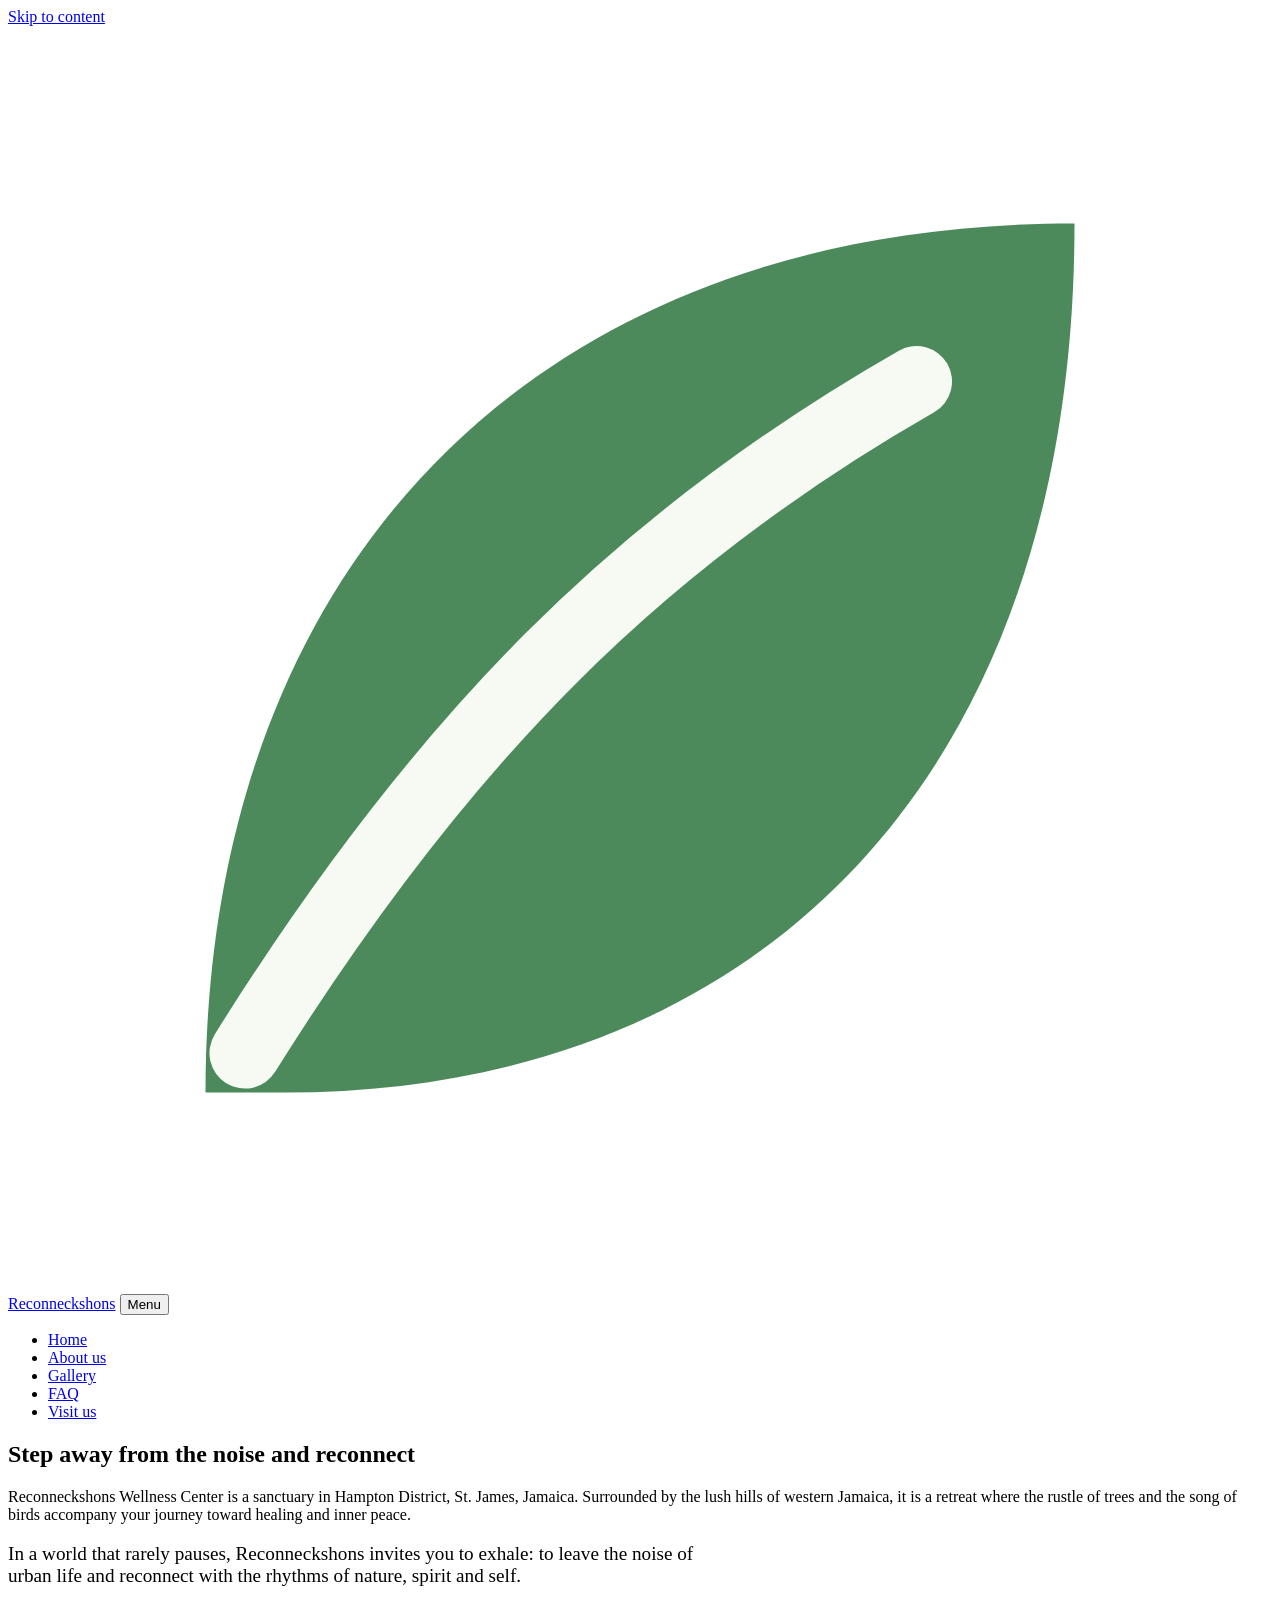
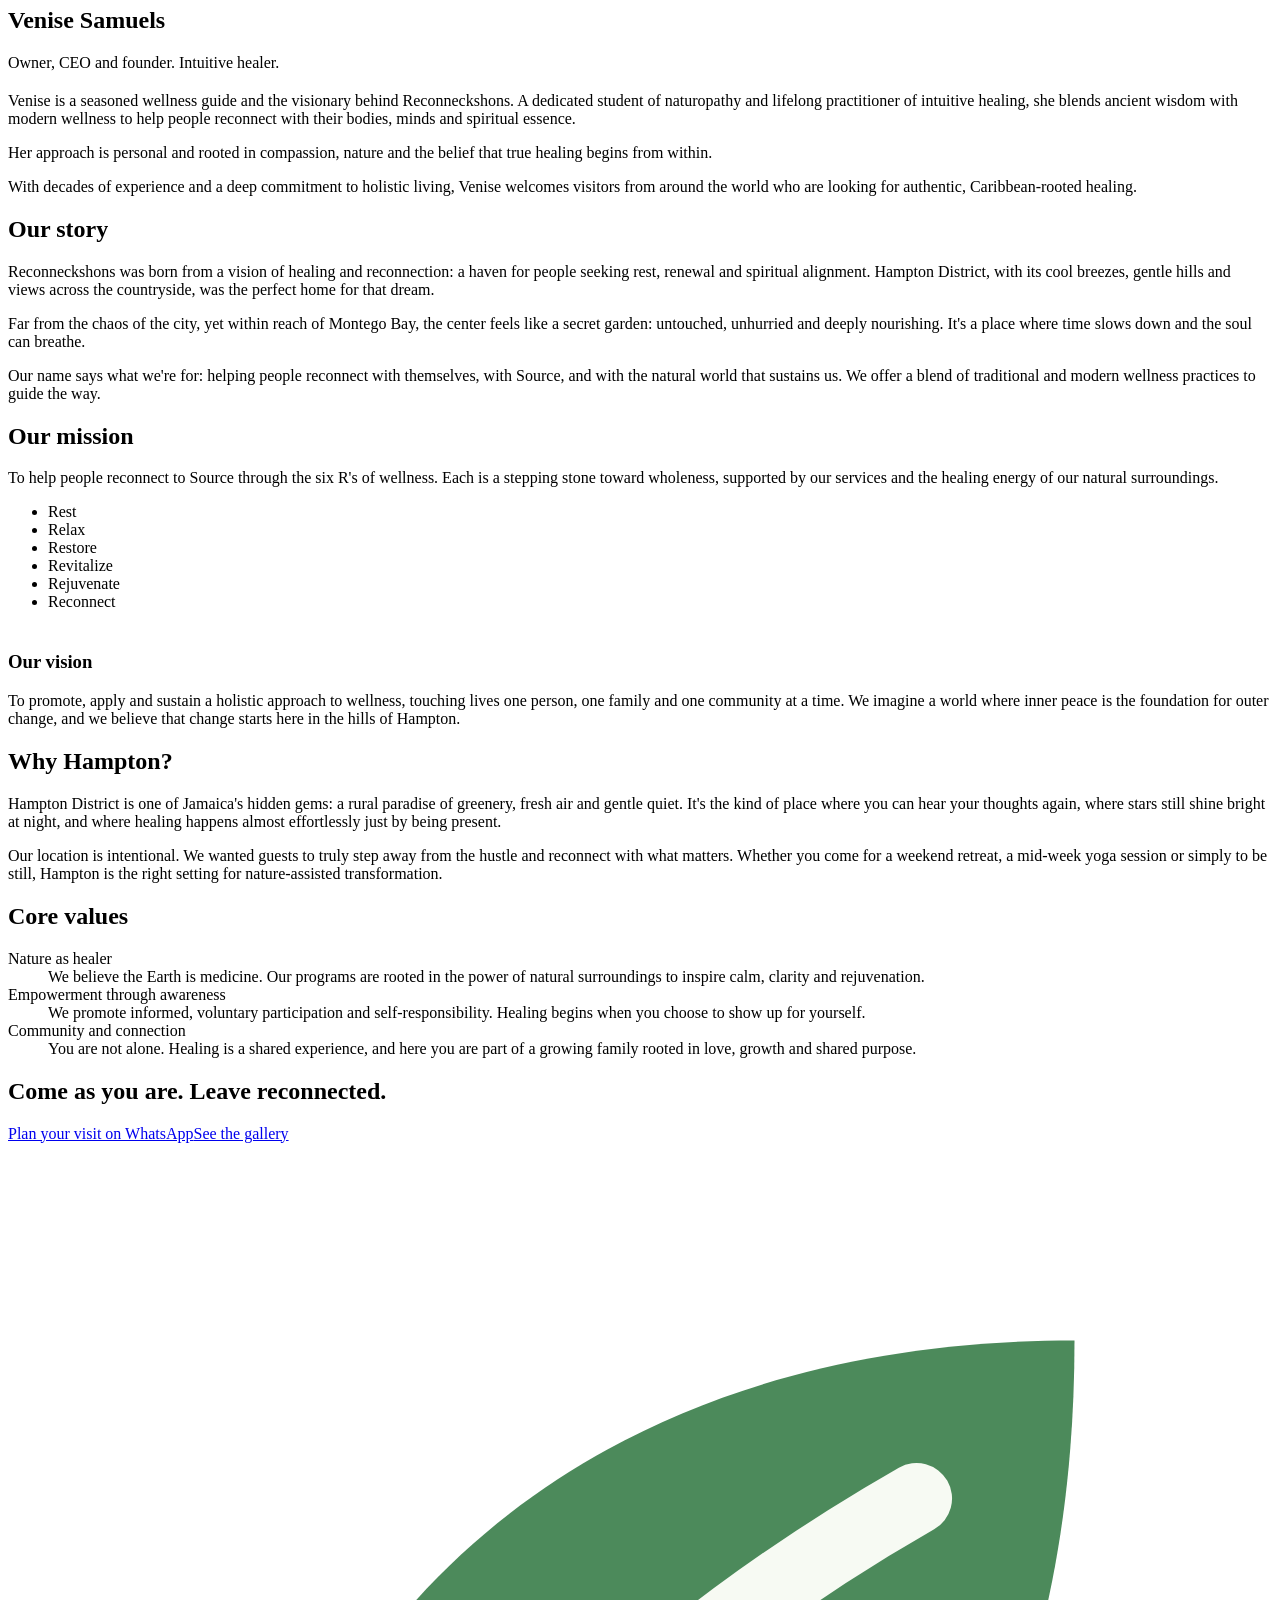
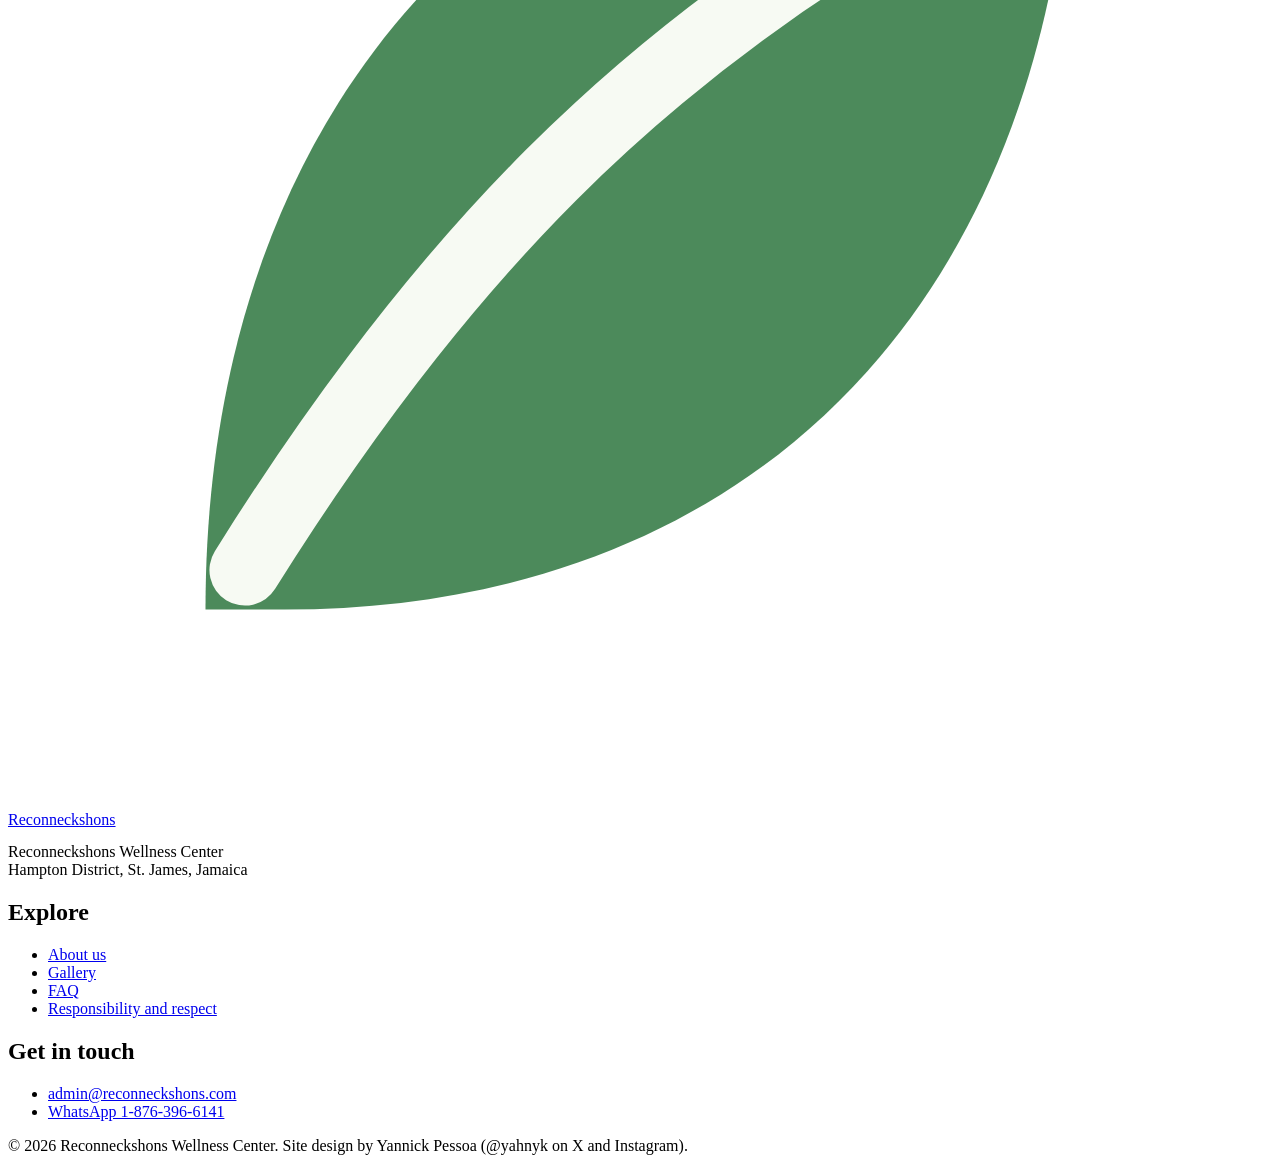
==== about.html @ e38dbfff "Add files via upload" ====
<!DOCTYPE html>
<html lang="en">
<head>
<meta charset="utf-8">
<meta name="viewport" content="width=device-width, initial-scale=1">
<title>About us | Reconneckshons Wellness Center</title>
<meta name="description" content="Reconneckshons Wellness Center is a holistic retreat in Hampton District, St. James, Jamaica, offering yoga, meditation, light therapy, prayer and relaxation in a peaceful, nature-filled setting.">
<meta property="og:type" content="website">
<meta property="og:title" content="About us | Reconneckshons Wellness Center">
<meta property="og:description" content="Reconneckshons Wellness Center is a holistic retreat in Hampton District, St. James, Jamaica, offering yoga, meditation, light therapy, prayer and relaxation in a peaceful, nature-filled setting.">
<meta property="og:url" content="https://www.reconneckshons.com/about.html">
<meta name="theme-color" content="#1e4a34">
<link rel="icon" href="images/favicon.svg" type="image/svg+xml">
<link rel="preconnect" href="https://fonts.googleapis.com">
<link rel="preconnect" href="https://fonts.gstatic.com" crossorigin>
<link href="https://fonts.googleapis.com/css2?family=Figtree:wght@400;500;600&family=Young+Serif&display=swap" rel="stylesheet">
<link rel="stylesheet" href="css/style.css">
</head>
<body>
<a class="skip" href="#main">Skip to content</a>
<header class="site-header">
  <div class="wrap">
    <a class="brand" href="index.html"><svg viewBox="0 0 32 32" aria-hidden="true"><path d="M5 27C5 14 13 5 27 5c0 14-8 22-20 22Z" fill="#4c8a5b"/><path d="M6 26c5-8 10-13 17-17" stroke="#f7faf3" stroke-width="1.8" fill="none" stroke-linecap="round"/></svg>Reconneckshons</a>
    <button class="nav-toggle" aria-expanded="false" aria-controls="nav">Menu</button>
    <nav class="nav" id="nav" aria-label="Main">
      <ul>
        <li><a href="index.html">Home</a></li>
        <li><a href="about.html" aria-current="page">About us</a></li>
        <li><a href="gallery.html">Gallery</a></li>
        <li><a href="index.html#faq">FAQ</a></li>
        <li><a class="nav-cta" href="index.html#visit">Visit us</a></li>
      </ul>
    </nav>
  </div>
</header>
<main id="main">

<section class="page-head">
  <div class="sun-sm" aria-hidden="true"></div>
  <div class="wrap">
    <h1>Step away from the noise and reconnect</h1>
    <p>Reconneckshons Wellness Center is a sanctuary in Hampton District, St. James, Jamaica. Surrounded by the lush hills of western Jamaica, it is a retreat where the rustle of trees and the song of birds accompany your journey toward healing and inner peace.</p>
  </div>
</section>

<section class="section">
  <div class="wrap">
    <p style="font-size:1.2rem;max-width:44rem">In a world that rarely pauses, Reconneckshons invites you to exhale: to leave the noise of urban life and reconnect with the rhythms of nature, spirit and self.</p>
  </div>
</section>

<section class="section tint" aria-labelledby="founder-title">
  <div class="wrap founder">
    <figure class="arch">
      <img src="images/venise-samuels.jpg" alt="Venise Samuels, founder of Reconneckshons Wellness Center" width="600" height="800" onerror="this.remove()">
    </figure>
    <div>
      <h2 id="founder-title">Venise Samuels</h2>
      <p class="title">Owner, CEO and founder. Intuitive healer.</p>
      <p style="margin-top:1.25rem">Venise is a seasoned wellness guide and the visionary behind Reconneckshons. A dedicated student of naturopathy and lifelong practitioner of intuitive healing, she blends ancient wisdom with modern wellness to help people reconnect with their bodies, minds and spiritual essence.</p>
      <p>Her approach is personal and rooted in compassion, nature and the belief that true healing begins from within.</p>
      <p>With decades of experience and a deep commitment to holistic living, Venise welcomes visitors from around the world who are looking for authentic, Caribbean-rooted healing.</p>
    </div>
  </div>
</section>

<section class="section" aria-labelledby="story-title">
  <div class="wrap split">
    <h2 id="story-title">Our story</h2>
    <div>
      <p>Reconneckshons was born from a vision of healing and reconnection: a haven for people seeking rest, renewal and spiritual alignment. Hampton District, with its cool breezes, gentle hills and views across the countryside, was the perfect home for that dream.</p>
      <p>Far from the chaos of the city, yet within reach of Montego Bay, the center feels like a secret garden: untouched, unhurried and deeply nourishing. It's a place where time slows down and the soul can breathe.</p>
      <p>Our name says what we're for: helping people reconnect with themselves, with Source, and with the natural world that sustains us. We offer a blend of traditional and modern wellness practices to guide the way.</p>
    </div>
  </div>
</section>

<section class="section band" aria-labelledby="mission-title">
  <div class="wrap">
    <div class="split">
      <div>
        <h2 id="mission-title">Our mission</h2>
      </div>
      <div>
        <p>To help people reconnect to Source through the six R's of wellness. Each is a stepping stone toward wholeness, supported by our services and the healing energy of our natural surroundings.</p>
      </div>
    </div>
    <ul class="sixr">
      <li>Rest</li>
      <li>Relax</li>
      <li>Restore</li>
      <li>Revitalize</li>
      <li>Rejuvenate</li>
      <li>Reconnect</li>
    </ul>
    <h3 style="margin-top:2.5rem">Our vision</h3>
    <p style="margin-top:.6rem">To promote, apply and sustain a holistic approach to wellness, touching lives one person, one family and one community at a time. We imagine a world where inner peace is the foundation for outer change, and we believe that change starts here in the hills of Hampton.</p>
  </div>
</section>

<section class="section" aria-labelledby="why-title">
  <div class="wrap split">
    <h2 id="why-title">Why Hampton?</h2>
    <div>
      <p>Hampton District is one of Jamaica's hidden gems: a rural paradise of greenery, fresh air and gentle quiet. It's the kind of place where you can hear your thoughts again, where stars still shine bright at night, and where healing happens almost effortlessly just by being present.</p>
      <p>Our location is intentional. We wanted guests to truly step away from the hustle and reconnect with what matters. Whether you come for a weekend retreat, a mid-week yoga session or simply to be still, Hampton is the right setting for nature-assisted transformation.</p>
    </div>
  </div>
</section>

<section class="section tint" aria-labelledby="values-title">
  <div class="wrap">
    <h2 id="values-title">Core values</h2>
    <dl class="values-list">
      <div><dt>Nature as healer</dt><dd>We believe the Earth is medicine. Our programs are rooted in the power of natural surroundings to inspire calm, clarity and rejuvenation.</dd></div>
      <div><dt>Empowerment through awareness</dt><dd>We promote informed, voluntary participation and self-responsibility. Healing begins when you choose to show up for yourself.</dd></div>
      <div><dt>Community and connection</dt><dd>You are not alone. Healing is a shared experience, and here you are part of a growing family rooted in love, growth and shared purpose.</dd></div>
    </dl>
  </div>
</section>

<section class="section cta-strip">
  <div class="wrap">
    <h2>Come as you are. Leave reconnected.</h2>
    <div class="actions"><a class="btn" href="https://wa.me/18763966141?text=Hi%20Reconneckshons%2C%20I%27d%20like%20to%20book%20a%20visit.">Plan your visit on WhatsApp</a><a class="btn ghost" href="gallery.html">See the gallery</a></div>
  </div>
</section>

</main>
<footer class="site-footer">
  <div class="wrap">
    <div class="cols">
      <div>
        <a class="brand" href="index.html"><svg viewBox="0 0 32 32" aria-hidden="true"><path d="M5 27C5 14 13 5 27 5c0 14-8 22-20 22Z" fill="#4c8a5b"/><path d="M6 26c5-8 10-13 17-17" stroke="#f7faf3" stroke-width="1.8" fill="none" stroke-linecap="round"/></svg>Reconneckshons</a>
        <p style="margin-top:.9rem">Reconneckshons Wellness Center<br>Hampton District, St. James, Jamaica</p>
      </div>
      <div>
        <h2>Explore</h2>
        <ul>
          <li><a href="about.html">About us</a></li>
          <li><a href="gallery.html">Gallery</a></li>
          <li><a href="index.html#faq">FAQ</a></li>
          <li><a href="index.html#responsibility">Responsibility and respect</a></li>
        </ul>
      </div>
      <div>
        <h2>Get in touch</h2>
        <ul>
          <li><a href="mailto:admin@reconneckshons.com">admin@reconneckshons.com</a></li>
          <li><a href="https://wa.me/18763966141?text=Hi%20Reconneckshons%2C%20I%27d%20like%20to%20book%20a%20visit.">WhatsApp 1-876-396-6141</a></li>
        </ul>
      </div>
    </div>
    <p class="fine">&copy; 2026 Reconneckshons Wellness Center. Site design by Yannick Pessoa (@yahnyk on X and Instagram).</p>
  </div>
</footer>
<script src="js/main.js" defer></script>
</body>
</html>
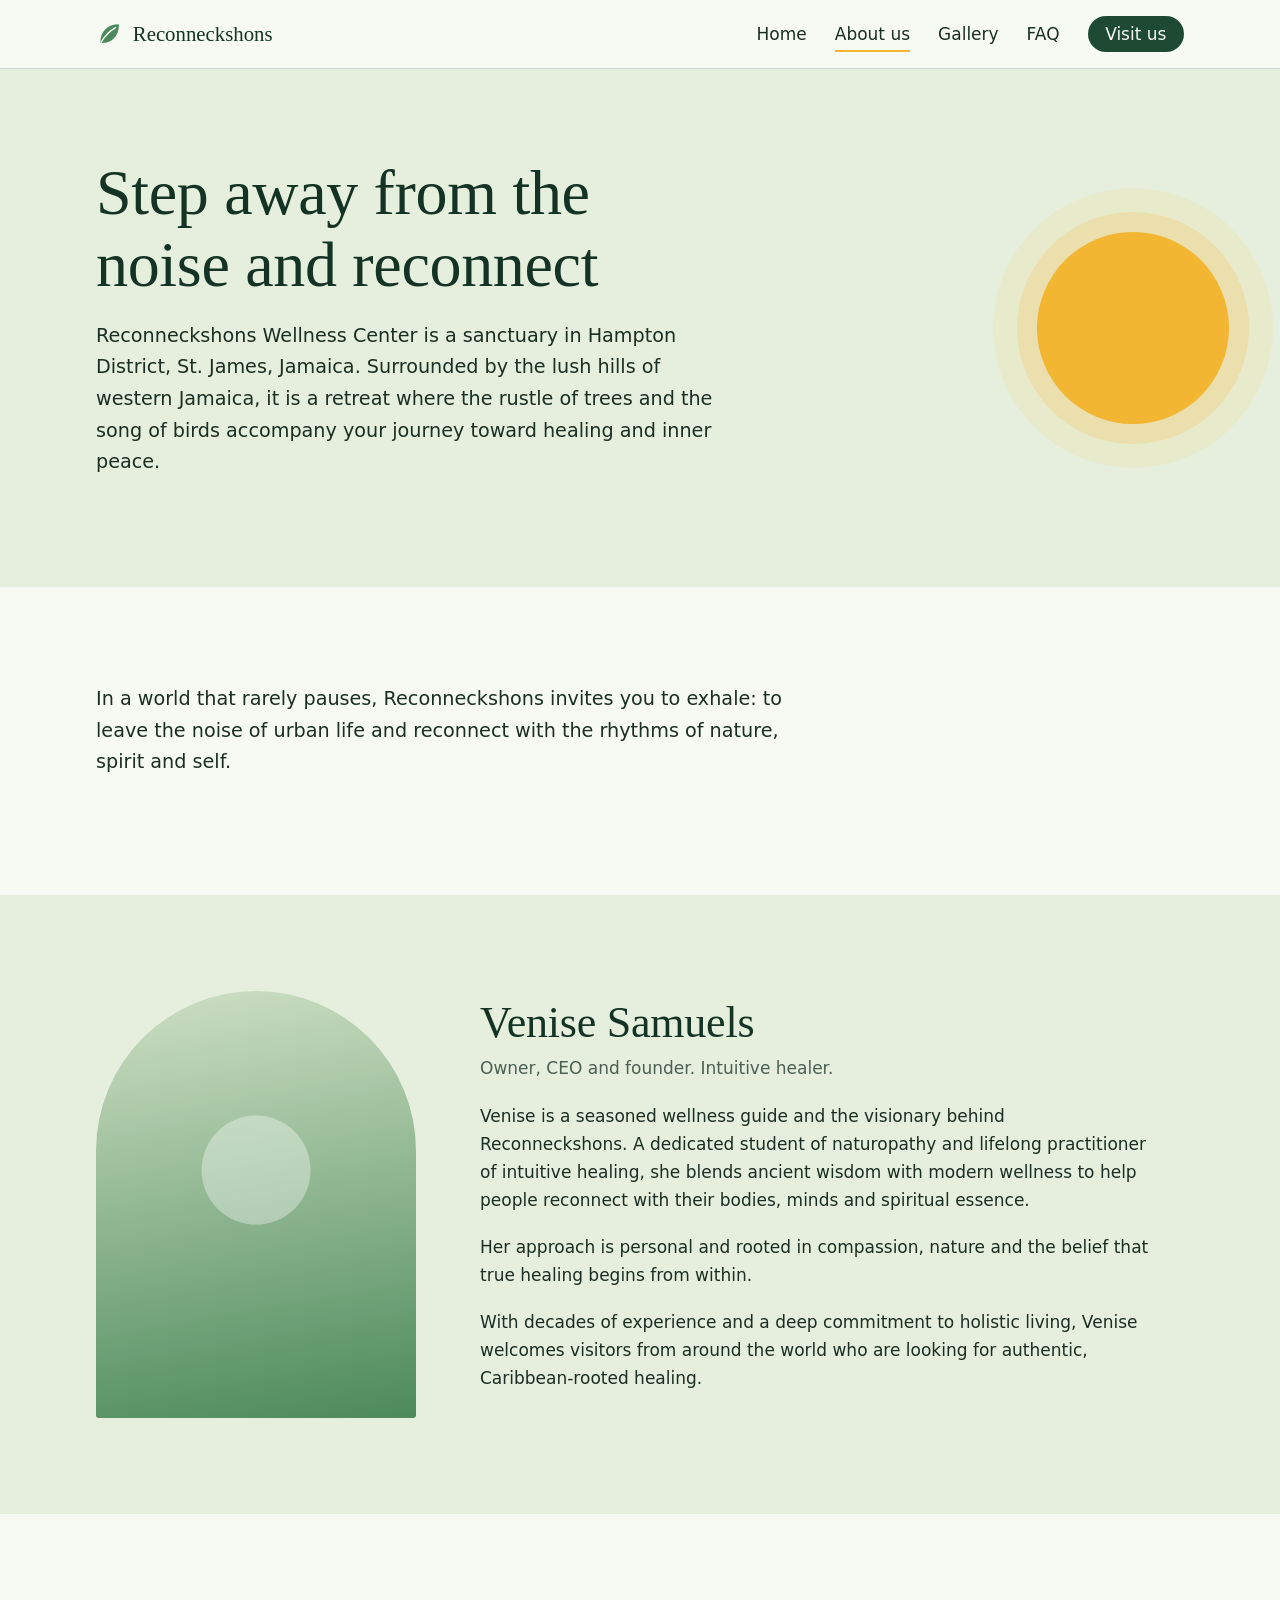
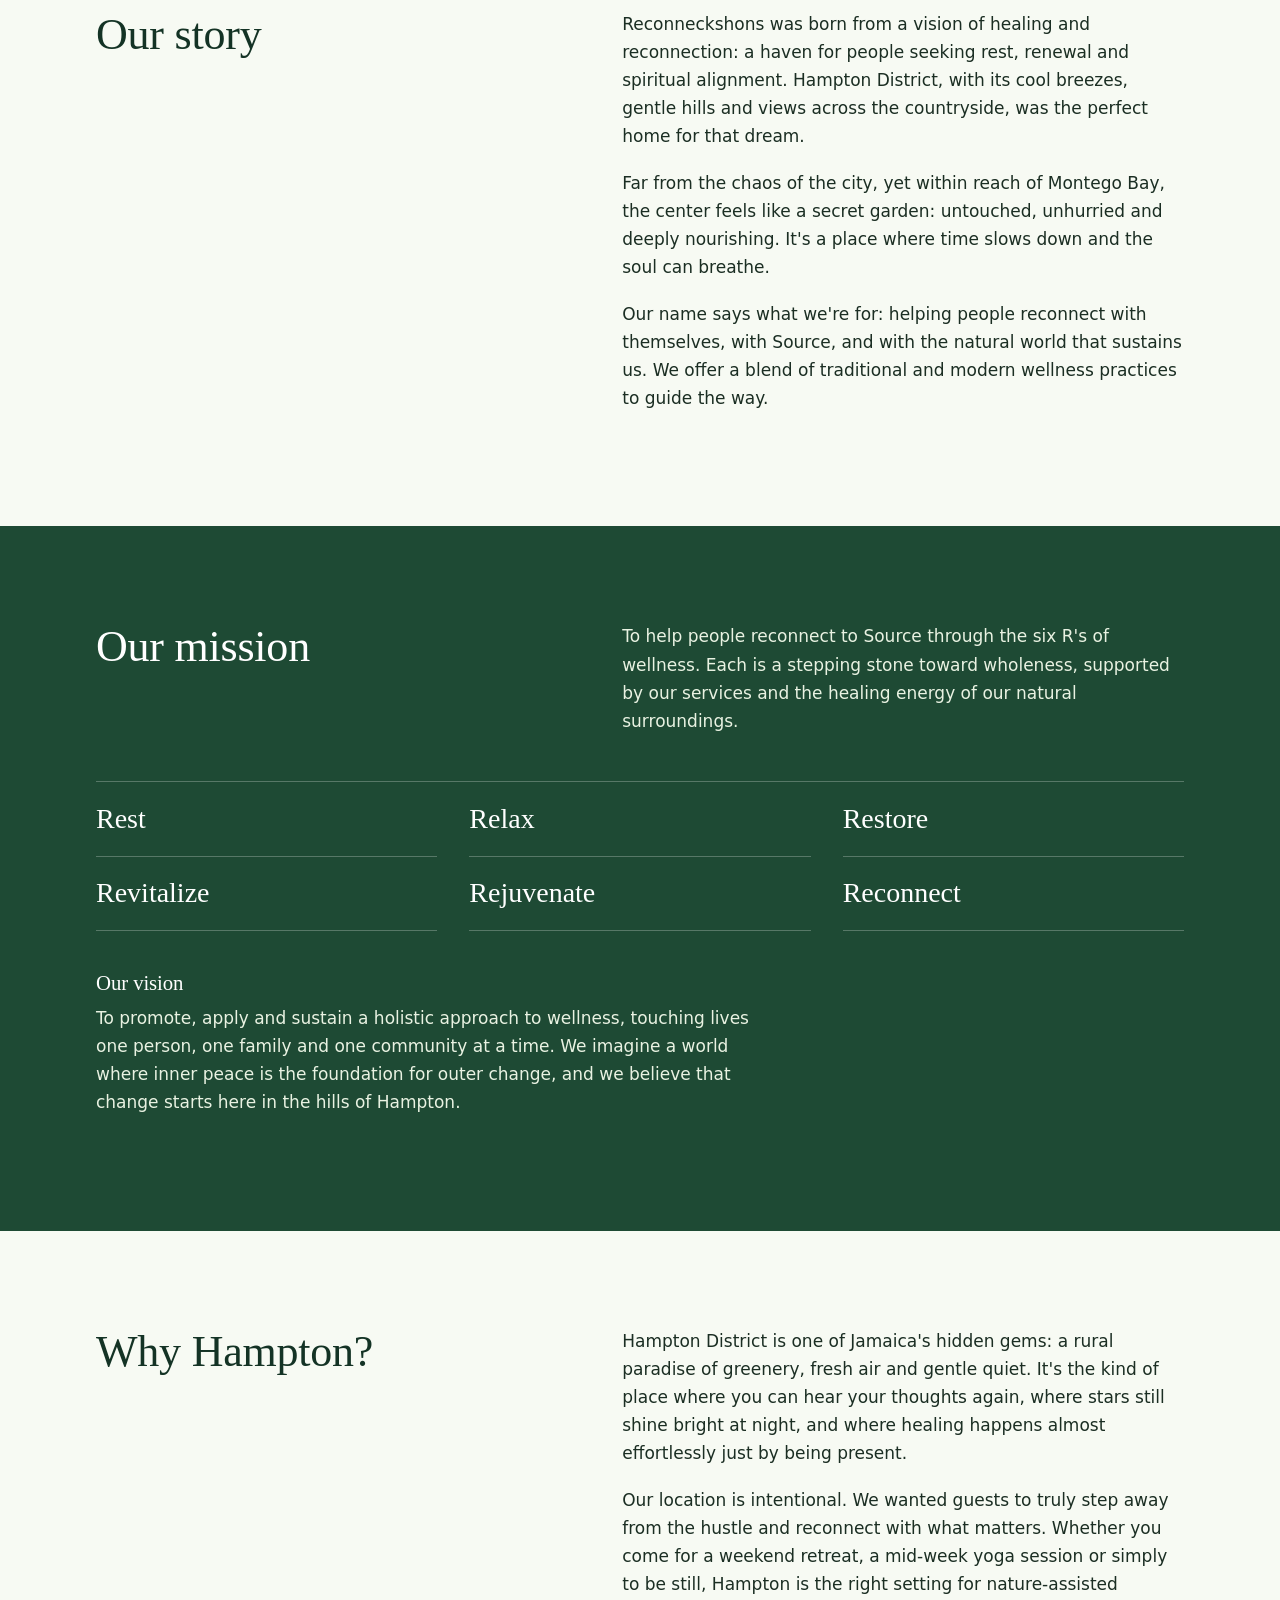
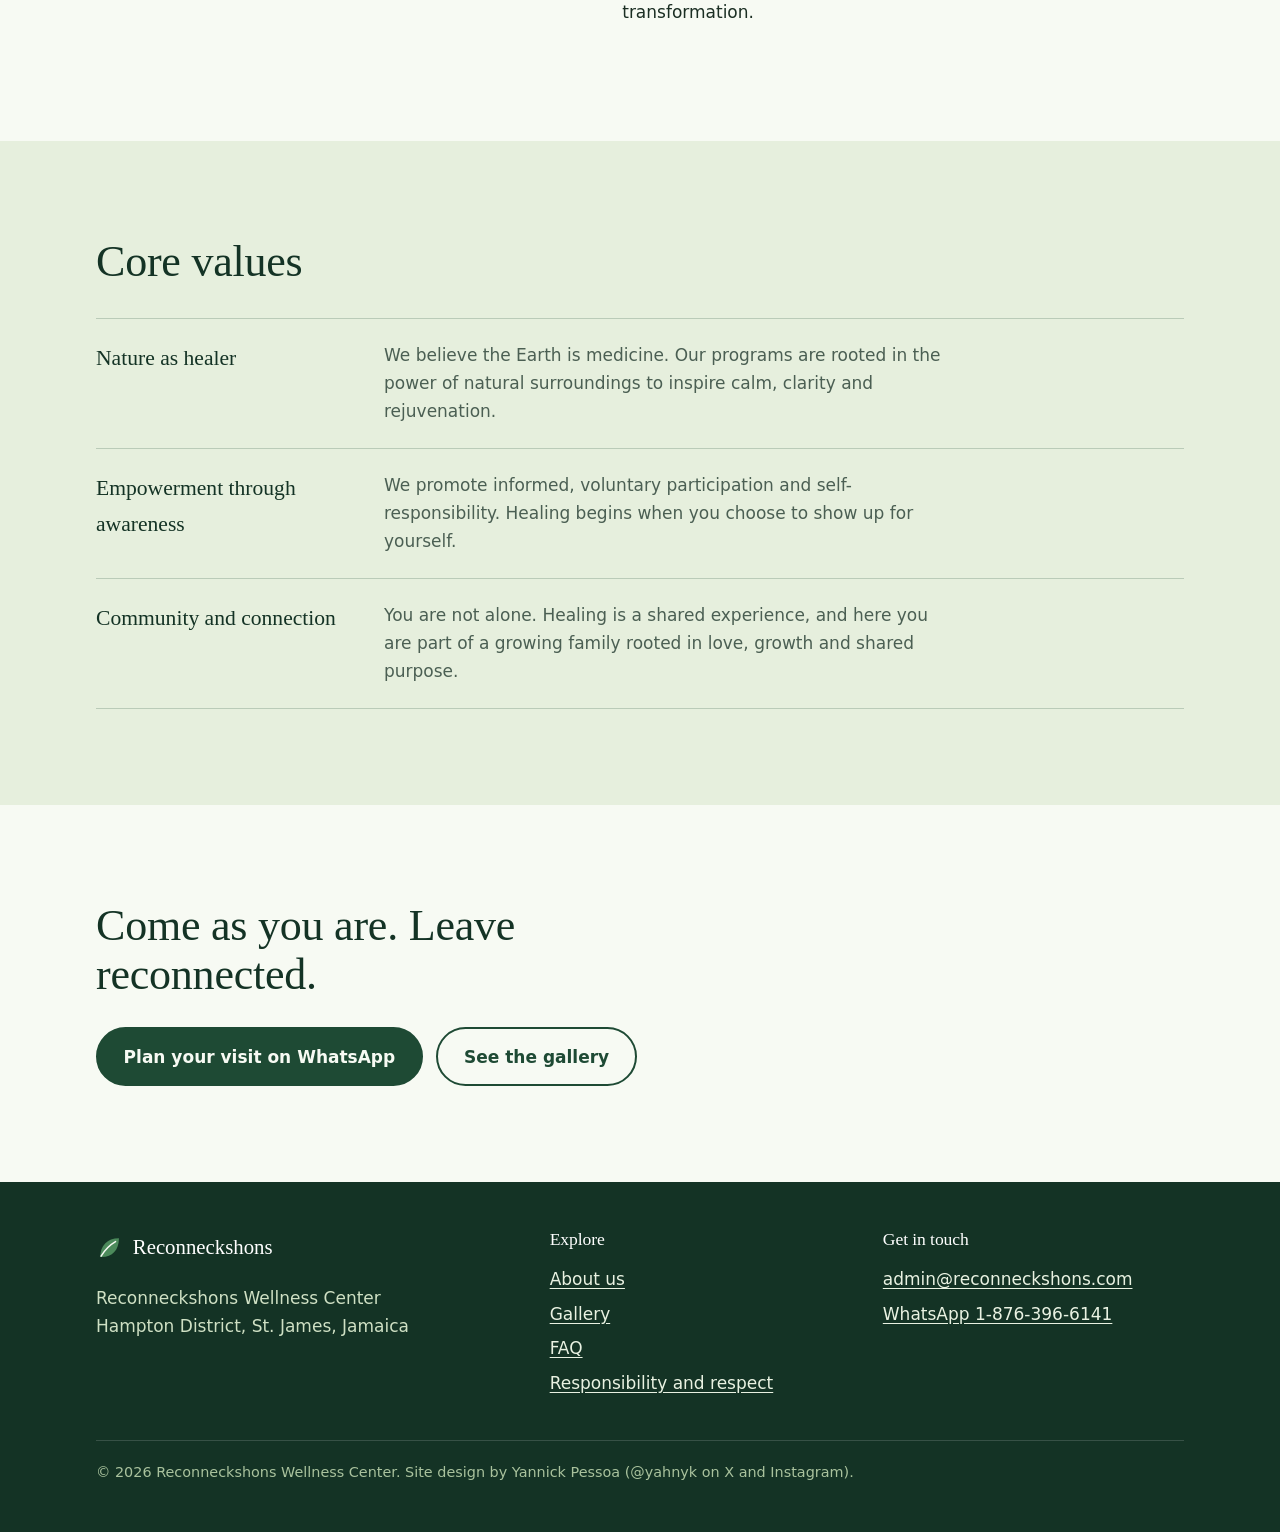
==== commit 728e31a1: "Add files via upload" ====
--- a/about.html
+++ b/about.html
@@ -10,11 +10,298 @@
 <meta property="og:description" content="Reconneckshons Wellness Center is a holistic retreat in Hampton District, St. James, Jamaica, offering yoga, meditation, light therapy, prayer and relaxation in a peaceful, nature-filled setting.">
 <meta property="og:url" content="https://www.reconneckshons.com/about.html">
 <meta name="theme-color" content="#1e4a34">
-<link rel="icon" href="images/favicon.svg" type="image/svg+xml">
+<link rel="icon" href="[data-uri]" type="image/svg+xml">
 <link rel="preconnect" href="https://fonts.googleapis.com">
 <link rel="preconnect" href="https://fonts.gstatic.com" crossorigin>
 <link href="https://fonts.googleapis.com/css2?family=Figtree:wght@400;500;600&family=Young+Serif&display=swap" rel="stylesheet">
-<link rel="stylesheet" href="css/style.css">
+<style>
+/* Reconneckshons Wellness Center — shared styles */
+
+:root {
+  --paper: #f7faf3;
+  --mist: #e6efdd;
+  --sage: #cfe0c4;
+  --leaf: #4c8a5b;
+  --forest: #1e4a34;
+  --deep: #143325;
+  --sun: #f2b632;
+  --sun-deep: #8a5a00;
+  --text: #1b2e23;
+  --muted: #4b5f53;
+  --rule: rgba(30, 74, 52, 0.22);
+
+  --display: "Young Serif", "Iowan Old Style", Georgia, serif;
+  --body: "Figtree", "Segoe UI", system-ui, -apple-system, sans-serif;
+
+  --wrap: 68rem;
+  --gutter: clamp(1.25rem, 5vw, 3rem);
+}
+
+*, *::before, *::after { box-sizing: border-box; }
+html { scroll-behavior: smooth; scroll-padding-top: 5rem; }
+body {
+  margin: 0;
+  background: var(--paper);
+  color: var(--text);
+  font-family: var(--body);
+  font-size: 1.0625rem;
+  line-height: 1.65;
+  -webkit-font-smoothing: antialiased;
+}
+img, svg { max-width: 100%; display: block; }
+a { color: var(--forest); text-underline-offset: 0.18em; }
+a:hover { color: var(--deep); }
+
+:focus-visible {
+  outline: 3px solid var(--sun);
+  outline-offset: 3px;
+  border-radius: 4px;
+}
+
+.skip {
+  position: absolute; left: 1rem; top: -4rem;
+  background: var(--deep); color: var(--paper);
+  padding: 0.6rem 1rem; border-radius: 6px; z-index: 100;
+}
+.skip:focus { top: 1rem; }
+
+.wrap { width: min(100% - 2 * var(--gutter), var(--wrap)); margin-inline: auto; }
+
+h1, h2, h3 {
+  font-family: var(--display);
+  font-weight: 400;
+  line-height: 1.12;
+  color: var(--deep);
+  margin: 0;
+  letter-spacing: -0.005em;
+}
+h2 { font-size: clamp(1.9rem, 4vw, 2.75rem); }
+h3 { font-size: 1.3rem; }
+p { margin: 0 0 1.1em; max-width: 62ch; }
+
+/* ---------- Header ---------- */
+.site-header {
+  position: sticky; top: 0; z-index: 50;
+  background: rgba(247, 250, 243, 0.94);
+  backdrop-filter: blur(8px);
+  border-bottom: 1px solid var(--rule);
+}
+.site-header .wrap {
+  display: flex; align-items: center; justify-content: space-between;
+  min-height: 4.25rem; gap: 1rem;
+}
+.brand {
+  display: inline-flex; align-items: center; gap: 0.6rem;
+  font-family: var(--display); font-size: 1.3rem;
+  color: var(--deep); text-decoration: none;
+}
+.brand svg { width: 1.7rem; height: 1.7rem; }
+.nav ul { list-style: none; display: flex; gap: 1.75rem; margin: 0; padding: 0; align-items: center; }
+.nav a {
+  text-decoration: none; color: var(--text); font-weight: 500;
+  padding: 0.35rem 0; border-bottom: 2px solid transparent;
+}
+.nav a:hover { border-color: var(--leaf); }
+.nav a[aria-current="page"] { border-color: var(--sun); }
+.nav .nav-cta {
+  background: var(--forest); color: var(--paper);
+  padding: 0.5rem 1.1rem; border-radius: 999px; border: 0;
+}
+.nav .nav-cta:hover { background: var(--deep); color: var(--paper); }
+.nav-toggle {
+  display: none; background: none; border: 1.5px solid var(--forest);
+  color: var(--forest); border-radius: 999px; padding: 0.4rem 0.95rem;
+  font: inherit; font-weight: 600; cursor: pointer;
+}
+
+@media (max-width: 47.99rem) {
+  .nav-toggle { display: inline-block; }
+  .nav { display: none; position: absolute; top: 100%; left: 0; right: 0;
+    background: var(--paper); border-bottom: 1px solid var(--rule); padding: 0.5rem var(--gutter) 1.25rem; }
+  .nav.is-open { display: block; }
+  .nav ul { flex-direction: column; align-items: flex-start; gap: 0.25rem; }
+  .nav a { display: inline-block; padding: 0.6rem 0; }
+  .nav .nav-cta { margin-top: 0.5rem; }
+}
+
+/* ---------- Buttons ---------- */
+.btn {
+  display: inline-block; font: inherit; font-weight: 600;
+  padding: 0.85rem 1.6rem; border-radius: 999px;
+  text-decoration: none; border: 2px solid var(--forest);
+  background: var(--forest); color: var(--paper);
+  transition: background 0.2s, color 0.2s;
+}
+.btn:hover { background: var(--deep); border-color: var(--deep); color: var(--paper); }
+.btn.ghost { background: transparent; color: var(--forest); }
+.btn.ghost:hover { background: var(--forest); color: var(--paper); }
+.btn.on-dark { background: var(--sun); border-color: var(--sun); color: var(--deep); }
+.btn.on-dark:hover { background: #ffc94d; border-color: #ffc94d; color: var(--deep); }
+.actions { display: flex; flex-wrap: wrap; gap: 0.85rem; margin-top: 1.75rem; }
+
+/* ---------- Hero (home) ---------- */
+.hero {
+  position: relative; overflow: hidden;
+  background: linear-gradient(180deg, #d6e7cd 0%, var(--mist) 55%, #eef5e6 100%);
+  padding-top: clamp(2.5rem, 6vw, 4.5rem);
+}
+.hero-inner { position: relative; z-index: 2; padding-bottom: clamp(9rem, 22vw, 15rem); }
+.hero h1 {
+  font-size: clamp(2.5rem, 7.2vw, 5rem);
+  line-height: 1.03; color: var(--deep);
+}
+.hero h1 span { display: block; }
+.hero .lede { font-size: 1.2rem; margin-top: 1.6rem; max-width: 34rem; color: var(--text); }
+
+.sun {
+  position: absolute; z-index: 1;
+  right: clamp(1rem, 12vw, 11rem); top: clamp(3rem, 9vw, 7rem);
+  width: clamp(7rem, 20vw, 15rem); aspect-ratio: 1; border-radius: 50%;
+  background: var(--sun);
+  box-shadow: 0 0 0 clamp(1rem, 2.4vw, 1.75rem) rgba(242, 182, 50, 0.22),
+              0 0 0 clamp(2.2rem, 5.6vw, 4.2rem) rgba(242, 182, 50, 0.11);
+}
+.hills { position: absolute; z-index: 1; left: 0; right: 0; bottom: -1px; width: 100%; height: clamp(9rem, 26vw, 18rem); }
+
+/* One orchestrated moment: the six words come into focus in turn, as the sun rises. */
+@keyframes into-focus { from { opacity: 0.16; transform: translateY(0.18em); } to { opacity: 1; transform: none; } }
+@keyframes rise { from { transform: translateY(5rem); opacity: 0; } to { transform: none; opacity: 1; } }
+.hero h1 span { animation: into-focus 0.9s ease-out both; animation-delay: calc(var(--i) * 0.5s + 0.15s); }
+.sun { animation: rise 3.2s cubic-bezier(0.2, 0.7, 0.2, 1) both; }
+
+@media (prefers-reduced-motion: reduce) {
+  .hero h1 span, .sun { animation: none; }
+  html { scroll-behavior: auto; }
+}
+
+/* ---------- Sections ---------- */
+.section { padding-block: clamp(3.5rem, 8vw, 6rem); }
+.section.tint { background: var(--mist); }
+.split { display: grid; gap: 1.5rem clamp(2rem, 6vw, 5rem); grid-template-columns: 1fr; }
+@media (min-width: 52rem) { .split { grid-template-columns: 1fr 1.25fr; align-items: start; } }
+
+.intro-note { color: var(--muted); }
+
+/* Services: a ruled list rather than a card grid */
+.offer-list { list-style: none; margin: 2.25rem 0 0; padding: 0; border-top: 1px solid var(--rule); }
+.offer-list li {
+  display: grid; gap: 0.25rem 2rem; padding: 1.25rem 0; border-bottom: 1px solid var(--rule);
+  grid-template-columns: 1fr;
+}
+.offer-list h3 { font-size: 1.4rem; }
+.offer-list p { margin: 0; color: var(--muted); }
+@media (min-width: 46rem) { .offer-list li { grid-template-columns: 16rem 1fr; align-items: baseline; } }
+
+/* Values band */
+.band { background: var(--forest); color: #e9f2e2; }
+.band h2, .band h3 { color: #fff; }
+.band .values { display: grid; gap: 2rem; margin-top: 2.5rem; grid-template-columns: 1fr; }
+.band .values > div { border-top: 3px solid var(--sun); padding-top: 1rem; }
+.band .values p { margin: 0.5rem 0 0; color: #d3e3ca; }
+@media (min-width: 52rem) { .band .values { grid-template-columns: repeat(3, 1fr); gap: 2.5rem; } }
+
+/* FAQ */
+.faq { margin-top: 2rem; border-top: 1px solid var(--rule); max-width: 46rem; }
+.faq details { border-bottom: 1px solid var(--rule); }
+.faq summary {
+  cursor: pointer; list-style: none; padding: 1.1rem 2.5rem 1.1rem 0; position: relative;
+  font-family: var(--display); font-size: 1.2rem; color: var(--deep);
+}
+.faq summary::-webkit-details-marker { display: none; }
+.faq summary::after {
+  content: "+"; position: absolute; right: 0.25rem; top: 50%; transform: translateY(-50%);
+  font-family: var(--body); font-size: 1.6rem; color: var(--leaf); transition: transform 0.2s;
+}
+.faq details[open] summary::after { transform: translateY(-50%) rotate(45deg); }
+.faq details p { padding-bottom: 1.1rem; margin: 0; color: var(--muted); }
+
+/* Responsibility notice */
+.notice { border-left: 4px solid var(--sun); background: #fff; padding: 1.5rem 1.75rem; border-radius: 0 10px 10px 0; max-width: 52rem; }
+.notice h2 { font-size: 1.6rem; margin-bottom: 0.9rem; }
+.notice p { margin-bottom: 0.8em; color: var(--text); }
+.notice p:last-child { margin-bottom: 0; }
+
+/* Contact */
+.visit { display: grid; gap: 2.5rem; grid-template-columns: 1fr; }
+@media (min-width: 52rem) { .visit { grid-template-columns: 1fr 1.2fr; align-items: stretch; } }
+.contact-lines { list-style: none; padding: 0; margin: 1.5rem 0 0; }
+.contact-lines li { padding: 0.55rem 0; border-bottom: 1px solid var(--rule); }
+.contact-lines strong { display: inline-block; min-width: 6.5rem; color: var(--deep); }
+.map { border: 0; width: 100%; min-height: 20rem; height: 100%; border-radius: 14px; background: var(--sage); }
+
+/* ---------- Page heading (inner pages) ---------- */
+.page-head { background: var(--mist); padding-block: clamp(3rem, 7vw, 5.5rem); position: relative; overflow: hidden; }
+.page-head h1 { font-size: clamp(2.3rem, 6vw, 4rem); max-width: 18ch; }
+.page-head p { font-size: 1.2rem; margin-top: 1.2rem; max-width: 40rem; }
+.page-head .sun-sm {
+  position: absolute; right: clamp(-3rem, 4vw, 5rem); top: 50%; translate: 0 -50%;
+  width: clamp(6rem, 16vw, 12rem); aspect-ratio: 1; border-radius: 50%; background: var(--sun);
+  box-shadow: 0 0 0 1.25rem rgba(242, 182, 50, 0.2), 0 0 0 2.75rem rgba(242, 182, 50, 0.1);
+}
+.page-head .wrap { position: relative; z-index: 1; }
+
+/* About */
+.founder { display: grid; gap: 2.5rem; grid-template-columns: 1fr; align-items: center; }
+@media (min-width: 52rem) { .founder { grid-template-columns: 20rem 1fr; gap: 4rem; } }
+.arch {
+  margin: 0; aspect-ratio: 3 / 4; width: 100%; max-width: 20rem;
+  border-radius: 999px 999px 18px 18px; overflow: hidden; position: relative;
+  background: linear-gradient(170deg, var(--sage), var(--leaf));
+}
+.arch img { position: absolute; inset: 0; width: 100%; height: 100%; object-fit: cover; }
+.arch::before {
+  content: ""; position: absolute; left: 50%; top: 42%; translate: -50% -50%;
+  width: 34%; aspect-ratio: 1; border-radius: 50%; background: rgba(255, 255, 255, 0.35);
+}
+.founder .title { color: var(--muted); margin-top: 0.4rem; }
+
+.sixr { list-style: none; margin: 1.75rem 0 1.25rem; padding: 0; display: grid; grid-template-columns: repeat(2, 1fr); border-top: 1px solid var(--rule); }
+.sixr li {
+  font-family: var(--display); font-size: clamp(1.3rem, 3.5vw, 1.75rem); color: var(--deep);
+  padding: 0.85rem 0; border-bottom: 1px solid var(--rule);
+}
+@media (min-width: 46rem) { .sixr { grid-template-columns: repeat(3, 1fr); column-gap: 2rem; } }
+
+.values-list { margin: 2rem 0 0; padding: 0; }
+.values-list > div { display: grid; gap: 0.3rem 2rem; padding: 1.4rem 0; border-top: 1px solid var(--rule); }
+.values-list > div:last-child { border-bottom: 1px solid var(--rule); }
+.values-list dt { font-family: var(--display); font-size: 1.35rem; color: var(--deep); }
+.values-list dd { margin: 0; color: var(--muted); max-width: 52ch; }
+@media (min-width: 46rem) { .values-list > div { grid-template-columns: 16rem 1fr; } }
+
+/* Gallery */
+.gallery { display: grid; gap: 2.5rem 1.75rem; margin-top: 0; grid-template-columns: repeat(auto-fill, minmax(14.5rem, 1fr)); list-style: none; padding: 0; }
+.gallery figure { margin: 0; }
+.gallery .arch { max-width: none; }
+.gallery figcaption { margin-top: 0.85rem; font-family: var(--display); font-size: 1.15rem; color: var(--deep); }
+.gallery li:nth-child(3n+2) .arch { background: linear-gradient(170deg, #f6dfa0, #d9a441); }
+.gallery li:nth-child(3n+3) .arch { background: linear-gradient(170deg, #b8d6c6, #2f6b52); }
+.gallery-note { margin-top: 3rem; color: var(--muted); }
+
+.cta-strip { text-align: left; }
+.cta-strip h2 { max-width: 20ch; }
+
+/* ---------- Footer ---------- */
+.site-footer { background: var(--deep); color: #cfe0c4; padding-block: 3rem 2rem; }
+.site-footer a { color: #e9f2e2; }
+.site-footer .cols { display: grid; gap: 2rem; grid-template-columns: 1fr; }
+@media (min-width: 46rem) { .site-footer .cols { grid-template-columns: 1.4fr 1fr 1fr; } }
+.site-footer h2 { font-size: 1.1rem; color: #fff; margin-bottom: 0.75rem; }
+.site-footer ul { list-style: none; margin: 0; padding: 0; }
+.site-footer li { padding: 0.2rem 0; }
+.site-footer .brand { color: #fff; }
+.site-footer .fine { margin-top: 2.5rem; padding-top: 1.25rem; border-top: 1px solid rgba(255,255,255,0.15); font-size: 0.9rem; color: #a9c29d; max-width: none; }
+
+/* Six R's on the dark band */
+.band .sixr, .band .sixr li { border-color: rgba(255, 255, 255, 0.25); }
+.band .sixr li { color: #fff; }
+
+.hero + .section { padding-top: clamp(1rem, 3vw, 2rem); }
+@media (max-width: 40rem) {
+  .sun { width: 6rem; right: 1rem; top: 1.5rem; opacity: 0.9; }
+}
+
+</style>
 </head>
 <body>
 <a class="skip" href="#main">Skip to content</a>
@@ -154,6 +441,23 @@
     <p class="fine">&copy; 2026 Reconneckshons Wellness Center. Site design by Yannick Pessoa (@yahnyk on X and Instagram).</p>
   </div>
 </footer>
-<script src="js/main.js" defer></script>
+<script>
+// Mobile menu toggle
+const toggle = document.querySelector(".nav-toggle");
+const nav = document.getElementById("nav");
+if (toggle && nav) {
+  toggle.addEventListener("click", () => {
+    const open = nav.classList.toggle("is-open");
+    toggle.setAttribute("aria-expanded", String(open));
+  });
+  nav.addEventListener("click", (e) => {
+    if (e.target.closest("a")) {
+      nav.classList.remove("is-open");
+      toggle.setAttribute("aria-expanded", "false");
+    }
+  });
+}
+
+</script>
 </body>
 </html>
